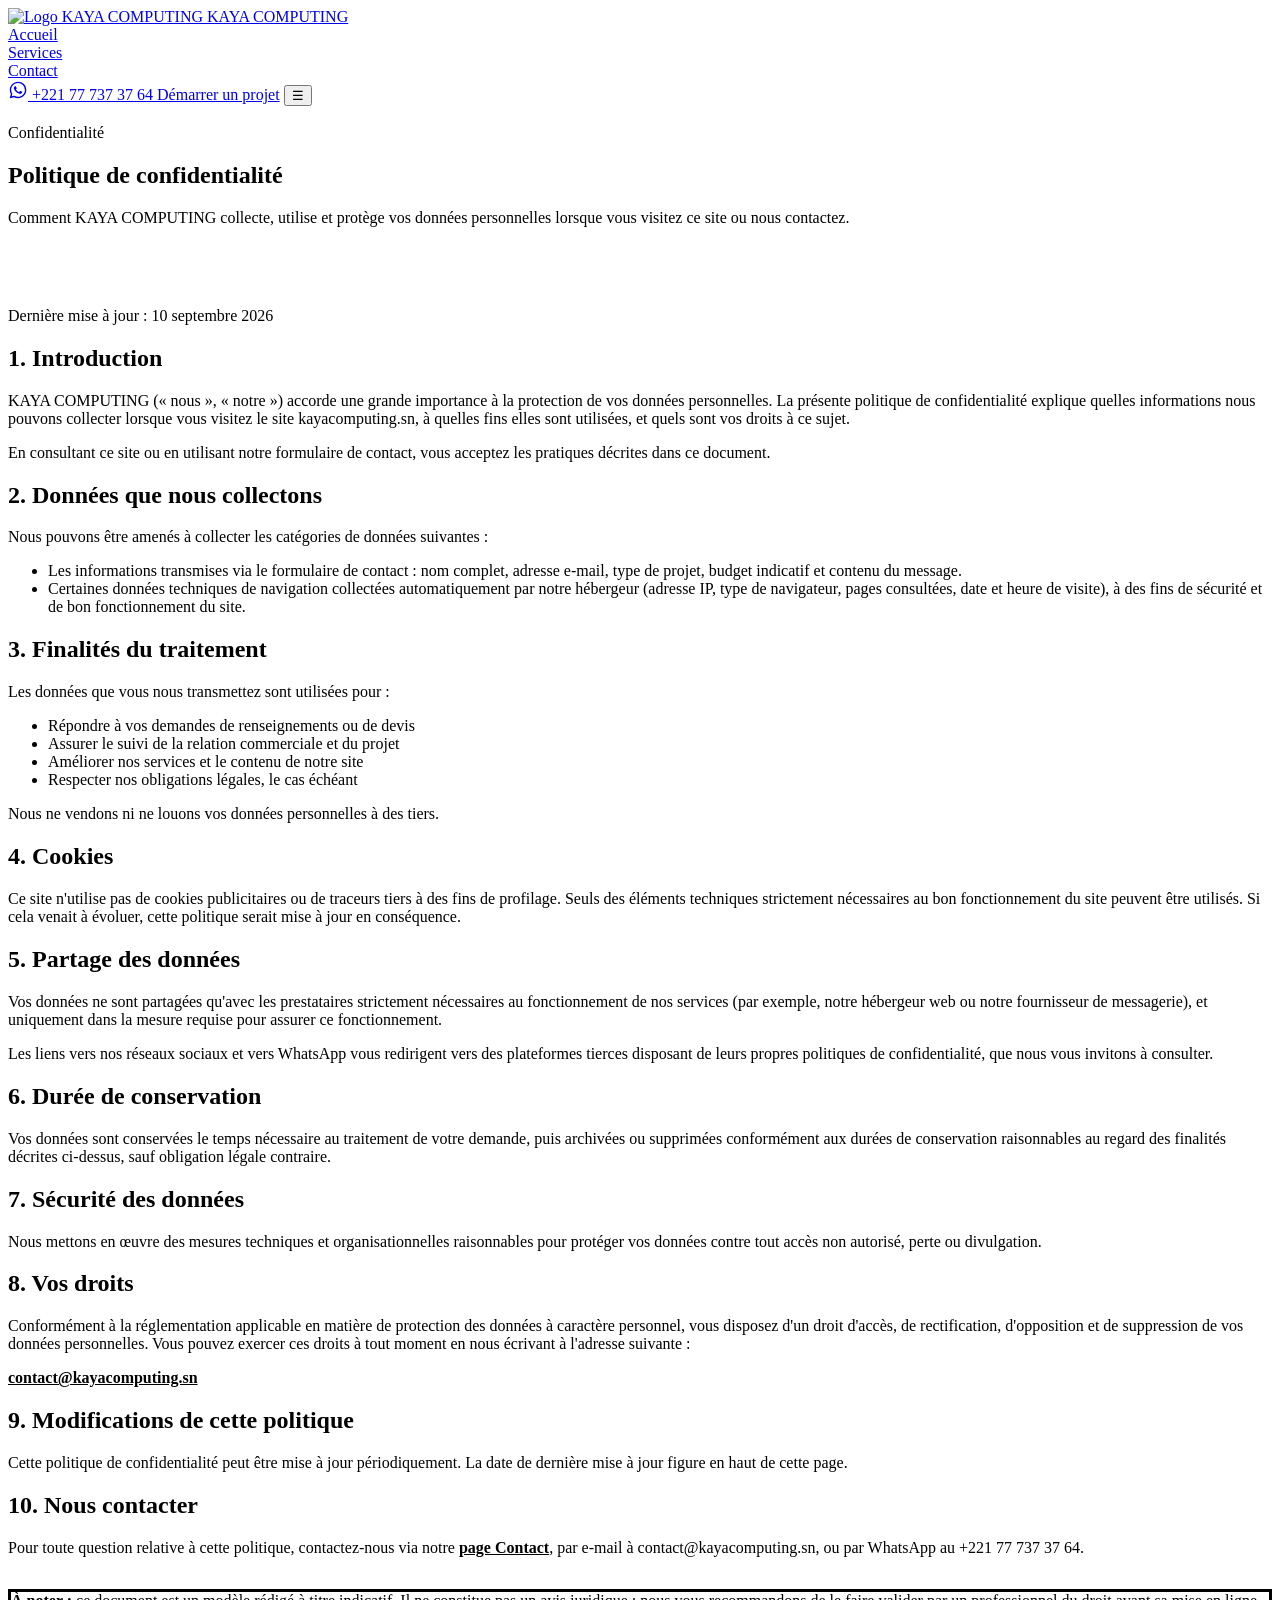
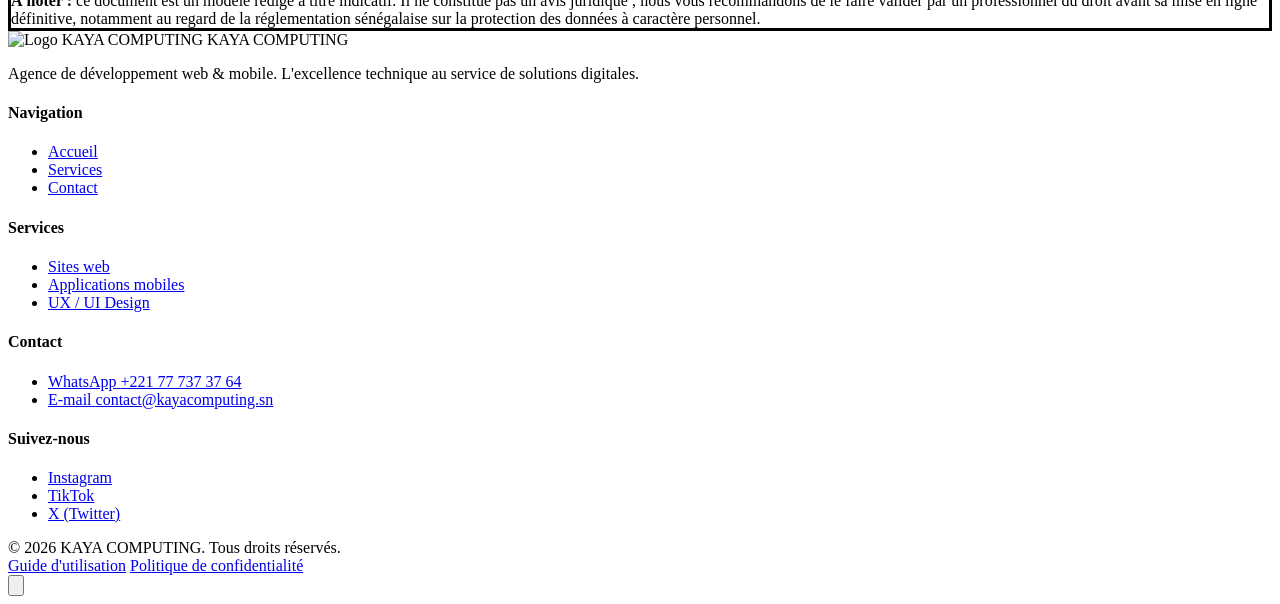
==== confidentialite.html @ dcd79332 "Add files via upload" ====
<!DOCTYPE html>
<html lang="fr">
<head>
<meta charset="UTF-8">
<meta name="viewport" content="width=device-width, initial-scale=1.0">
<title>Politique de confidentialité | KAYA COMPUTING</title>
<meta name="description" content="Politique de confidentialité de KAYA COMPUTING : données collectées, finalités, conservation, sécurité et droits des utilisateurs.">
<meta name="keywords" content="politique de confidentialité, protection des données, KAYA COMPUTING">
<meta name="robots" content="index, follow">
<meta name="author" content="KAYA COMPUTING">
<link rel="canonical" href="https://kayacomputing.github.io/kaya_computing/confidentialite.html">

<!-- Open Graph / Facebook, LinkedIn, WhatsApp previews -->
<meta property="og:type" content="website">
<meta property="og:locale" content="fr_FR">
<meta property="og:url" content="https://kayacomputing.github.io/kaya_computing/confidentialite.html">
<meta property="og:site_name" content="KAYA COMPUTING">
<meta property="og:title" content="Politique de confidentialité | KAYA COMPUTING">
<meta property="og:description" content="Comment KAYA COMPUTING collecte, utilise et protège vos données personnelles.">
<meta property="og:image" content="https://kayacomputing.github.io/kaya_computing/assets/logo.png">

<!-- Twitter / X Card -->
<meta name="twitter:card" content="summary_large_image">
<meta name="twitter:title" content="Politique de confidentialité | KAYA COMPUTING">
<meta name="twitter:description" content="Comment KAYA COMPUTING collecte, utilise et protège vos données personnelles.">
<meta name="twitter:image" content="https://kayacomputing.github.io/kaya_computing/assets/logo.png">

<link rel="icon" type="image/png" href="assets/logo.png">
<link rel="apple-touch-icon" href="assets/logo.png">
<link rel="stylesheet" href="css/style.css">
</head>
<body>
<header class="site-header">
  <div class="container nav">
    <a href="index.html" class="brand">
      <img src="assets/logo.png" alt="Logo KAYA COMPUTING" width="40" height="40">
      KAYA COMPUTING
    </a>
    <ul class="nav-links" style="list-style:none; margin:0; padding:0;">
      <li><a href="index.html">Accueil</a></li>
<li><a href="services.html">Services</a></li>
<li><a href="contact.html">Contact</a></li>

    </ul>
    <div class="nav-cta">
      <a href="https://wa.me/221777373764" target="_blank" rel="noopener" class="btn-whatsapp" aria-label="Nous contacter sur WhatsApp">
        <svg width="20" height="20" viewBox="0 0 24 24" fill="currentColor"><path d="M12.04 2C6.58 2 2.13 6.45 2.13 11.91c0 1.75.46 3.45 1.32 4.95L2.05 22l5.25-1.38a9.9 9.9 0 0 0 4.74 1.21h.005c5.46 0 9.91-4.45 9.91-9.91 0-2.65-1.03-5.14-2.9-7.01A9.87 9.87 0 0 0 12.04 2zm0 18.13h-.004a8.2 8.2 0 0 1-4.19-1.15l-.3-.18-3.12.82.83-3.04-.2-.31a8.18 8.18 0 0 1-1.26-4.36c0-4.53 3.69-8.22 8.23-8.22 2.2 0 4.26.86 5.82 2.42a8.17 8.17 0 0 1 2.41 5.81c0 4.53-3.69 8.21-8.22 8.21zm4.51-6.15c-.25-.12-1.47-.72-1.69-.81-.23-.08-.39-.12-.56.13-.17.25-.64.81-.78.97-.14.17-.29.19-.54.06-.25-.12-1.04-.38-1.98-1.22-.73-.65-1.23-1.46-1.37-1.71-.14-.25-.02-.38.11-.51.11-.11.25-.29.37-.43.12-.14.16-.25.25-.41.08-.17.04-.31-.02-.43-.06-.12-.56-1.34-.76-1.84-.2-.48-.41-.42-.56-.42-.14-.01-.31-.01-.48-.01-.17 0-.43.06-.66.31-.23.25-.86.84-.86 2.05s.88 2.38 1 2.54c.12.17 1.73 2.64 4.2 3.7.59.25 1.04.4 1.4.52.59.19 1.12.16 1.54.1.47-.07 1.47-.6 1.68-1.18.21-.58.21-1.07.15-1.18-.06-.1-.23-.17-.48-.29z"/></svg>
        <span class="wa-text">+221 77 737 37 64</span>
      </a>
      <a href="contact.html" class="btn btn-primary">Démarrer un projet</a>
      <button class="nav-toggle" aria-label="Ouvrir le menu" aria-expanded="false">☰</button>
    </div>
  </div>
</header>

<main>

  <section class="hero hero-sub" style="padding-bottom:40px;">
    <div class="container reveal">
      <span class="segbar-h"><span></span><span></span><span></span></span>
      <div class="eyebrow" style="margin-top:18px;">Confidentialité</div>
      <h1>Politique de confidentialité</h1>
      <p class="lede">Comment KAYA COMPUTING collecte, utilise et protège vos données personnelles lorsque vous visitez ce site ou nous contactez.</p>
    </div>
  </section>

  <section class="section" style="padding-top:24px;">
    <div class="container">
      <div class="legal-content reveal">

        <span class="updated-note">Dernière mise à jour : 10 septembre 2026</span>

        <h2>1. Introduction</h2>
        <p>KAYA COMPUTING (« nous », « notre ») accorde une grande importance à la protection de vos données personnelles. La présente politique de confidentialité explique quelles informations nous pouvons collecter lorsque vous visitez le site kayacomputing.sn, à quelles fins elles sont utilisées, et quels sont vos droits à ce sujet.</p>
        <p>En consultant ce site ou en utilisant notre formulaire de contact, vous acceptez les pratiques décrites dans ce document.</p>

        <h2>2. Données que nous collectons</h2>
        <p>Nous pouvons être amenés à collecter les catégories de données suivantes :</p>
        <ul>
          <li>Les informations transmises via le formulaire de contact : nom complet, adresse e-mail, type de projet, budget indicatif et contenu du message.</li>
          <li>Certaines données techniques de navigation collectées automatiquement par notre hébergeur (adresse IP, type de navigateur, pages consultées, date et heure de visite), à des fins de sécurité et de bon fonctionnement du site.</li>
        </ul>

        <h2>3. Finalités du traitement</h2>
        <p>Les données que vous nous transmettez sont utilisées pour :</p>
        <ul>
          <li>Répondre à vos demandes de renseignements ou de devis</li>
          <li>Assurer le suivi de la relation commerciale et du projet</li>
          <li>Améliorer nos services et le contenu de notre site</li>
          <li>Respecter nos obligations légales, le cas échéant</li>
        </ul>
        <p>Nous ne vendons ni ne louons vos données personnelles à des tiers.</p>

        <h2>4. Cookies</h2>
        <p>Ce site n'utilise pas de cookies publicitaires ou de traceurs tiers à des fins de profilage. Seuls des éléments techniques strictement nécessaires au bon fonctionnement du site peuvent être utilisés. Si cela venait à évoluer, cette politique serait mise à jour en conséquence.</p>

        <h2>5. Partage des données</h2>
        <p>Vos données ne sont partagées qu'avec les prestataires strictement nécessaires au fonctionnement de nos services (par exemple, notre hébergeur web ou notre fournisseur de messagerie), et uniquement dans la mesure requise pour assurer ce fonctionnement.</p>
        <p>Les liens vers nos réseaux sociaux et vers WhatsApp vous redirigent vers des plateformes tierces disposant de leurs propres politiques de confidentialité, que nous vous invitons à consulter.</p>

        <h2>6. Durée de conservation</h2>
        <p>Vos données sont conservées le temps nécessaire au traitement de votre demande, puis archivées ou supprimées conformément aux durées de conservation raisonnables au regard des finalités décrites ci-dessus, sauf obligation légale contraire.</p>

        <h2>7. Sécurité des données</h2>
        <p>Nous mettons en œuvre des mesures techniques et organisationnelles raisonnables pour protéger vos données contre tout accès non autorisé, perte ou divulgation.</p>

        <h2>8. Vos droits</h2>
        <p>Conformément à la réglementation applicable en matière de protection des données à caractère personnel, vous disposez d'un droit d'accès, de rectification, d'opposition et de suppression de vos données personnelles. Vous pouvez exercer ces droits à tout moment en nous écrivant à l'adresse suivante :</p>
        <p><a href="mailto:contact@kayacomputing.sn" style="color:var(--blue); font-weight:700;">contact@kayacomputing.sn</a></p>

        <h2>9. Modifications de cette politique</h2>
        <p>Cette politique de confidentialité peut être mise à jour périodiquement. La date de dernière mise à jour figure en haut de cette page.</p>

        <h2>10. Nous contacter</h2>
        <p>Pour toute question relative à cette politique, contactez-nous via notre <a href="contact.html" style="color:var(--blue); font-weight:700;">page Contact</a>, par e-mail à contact@kayacomputing.sn, ou par WhatsApp au +221 77 737 37 64.</p>

        <div class="placeholder-note" style="border-style:solid; border-color:var(--yellow); margin-top:32px;">
          <strong>À noter :</strong> ce document est un modèle rédigé à titre indicatif. Il ne constitue pas un avis juridique ; nous vous recommandons de le faire valider par un professionnel du droit avant sa mise en ligne définitive, notamment au regard de la réglementation sénégalaise sur la protection des données à caractère personnel.
        </div>

      </div>
    </div>
  </section>

</main>
<footer class="site-footer">
  <div class="container">
    <div class="footer-grid">
      <div>
        <div class="footer-brand">
          <img src="assets/logo-white.png" alt="Logo KAYA COMPUTING" width="36" height="36" loading="lazy">
          KAYA COMPUTING
        </div>
        <p>Agence de développement web & mobile. L'excellence technique au service de solutions digitales.</p>
      </div>
      <div class="footer-col">
        <h4>Navigation</h4>
        <ul>
          <li><a href="index.html">Accueil</a></li>
          <li><a href="services.html">Services</a></li>
          <li><a href="contact.html">Contact</a></li>
        </ul>
      </div>
      <div class="footer-col">
        <h4>Services</h4>
        <ul>
          <li><a href="services.html">Sites web</a></li>
          <li><a href="services.html">Applications mobiles</a></li>
          <li><a href="services.html">UX / UI Design</a></li>
        </ul>
      </div>
      <div class="footer-col">
        <h4>Contact</h4>
        <ul>
          <li>
            <a href="https://wa.me/221777373764" target="_blank" rel="noopener" class="footer-contact-link">
              <span class="footer-contact-label">WhatsApp</span>
              <span class="footer-contact-value">+221 77 737 37 64</span>
            </a>
          </li>
          <li>
            <a href="mailto:contact@kayacomputing.sn" class="footer-contact-link">
              <span class="footer-contact-label">E-mail</span>
              <span class="footer-contact-value">contact@kayacomputing.sn</span>
            </a>
          </li>
        </ul>
      </div>
      <div class="footer-col">
        <h4>Suivez-nous</h4>
        <ul>
          <li><a href="https://instagram.com/kayacomputing_sn" target="_blank" rel="noopener">Instagram</a></li>
          <li><a href="https://tiktok.com/@kayacomputing_sn" target="_blank" rel="noopener">TikTok</a></li>
          <li><a href="https://x.com/KayaComputing" target="_blank" rel="noopener">X (Twitter)</a></li>
        </ul>
      </div>
    </div>
    <div class="footer-bottom">
      <span>© 2026 KAYA COMPUTING. Tous droits réservés.</span>
      <nav class="footer-legal" aria-label="Liens légaux">
        <a href="guide.html">Guide d'utilisation</a>
        <a href="confidentialite.html">Politique de confidentialité</a>
      </nav>
    </div>
  </div>
</footer>
<button class="scroll-top-btn" type="button" aria-label="Remonter en haut de la page" title="Retour en haut">
  <svg viewBox="0 0 24 24" fill="none" stroke="currentColor" stroke-width="2.5" stroke-linecap="round" stroke-linejoin="round"><path d="M12 19V5M5 12l7-7 7 7"/></svg>
</button>
<script src="js/main.js"></script>
</body>
</html>
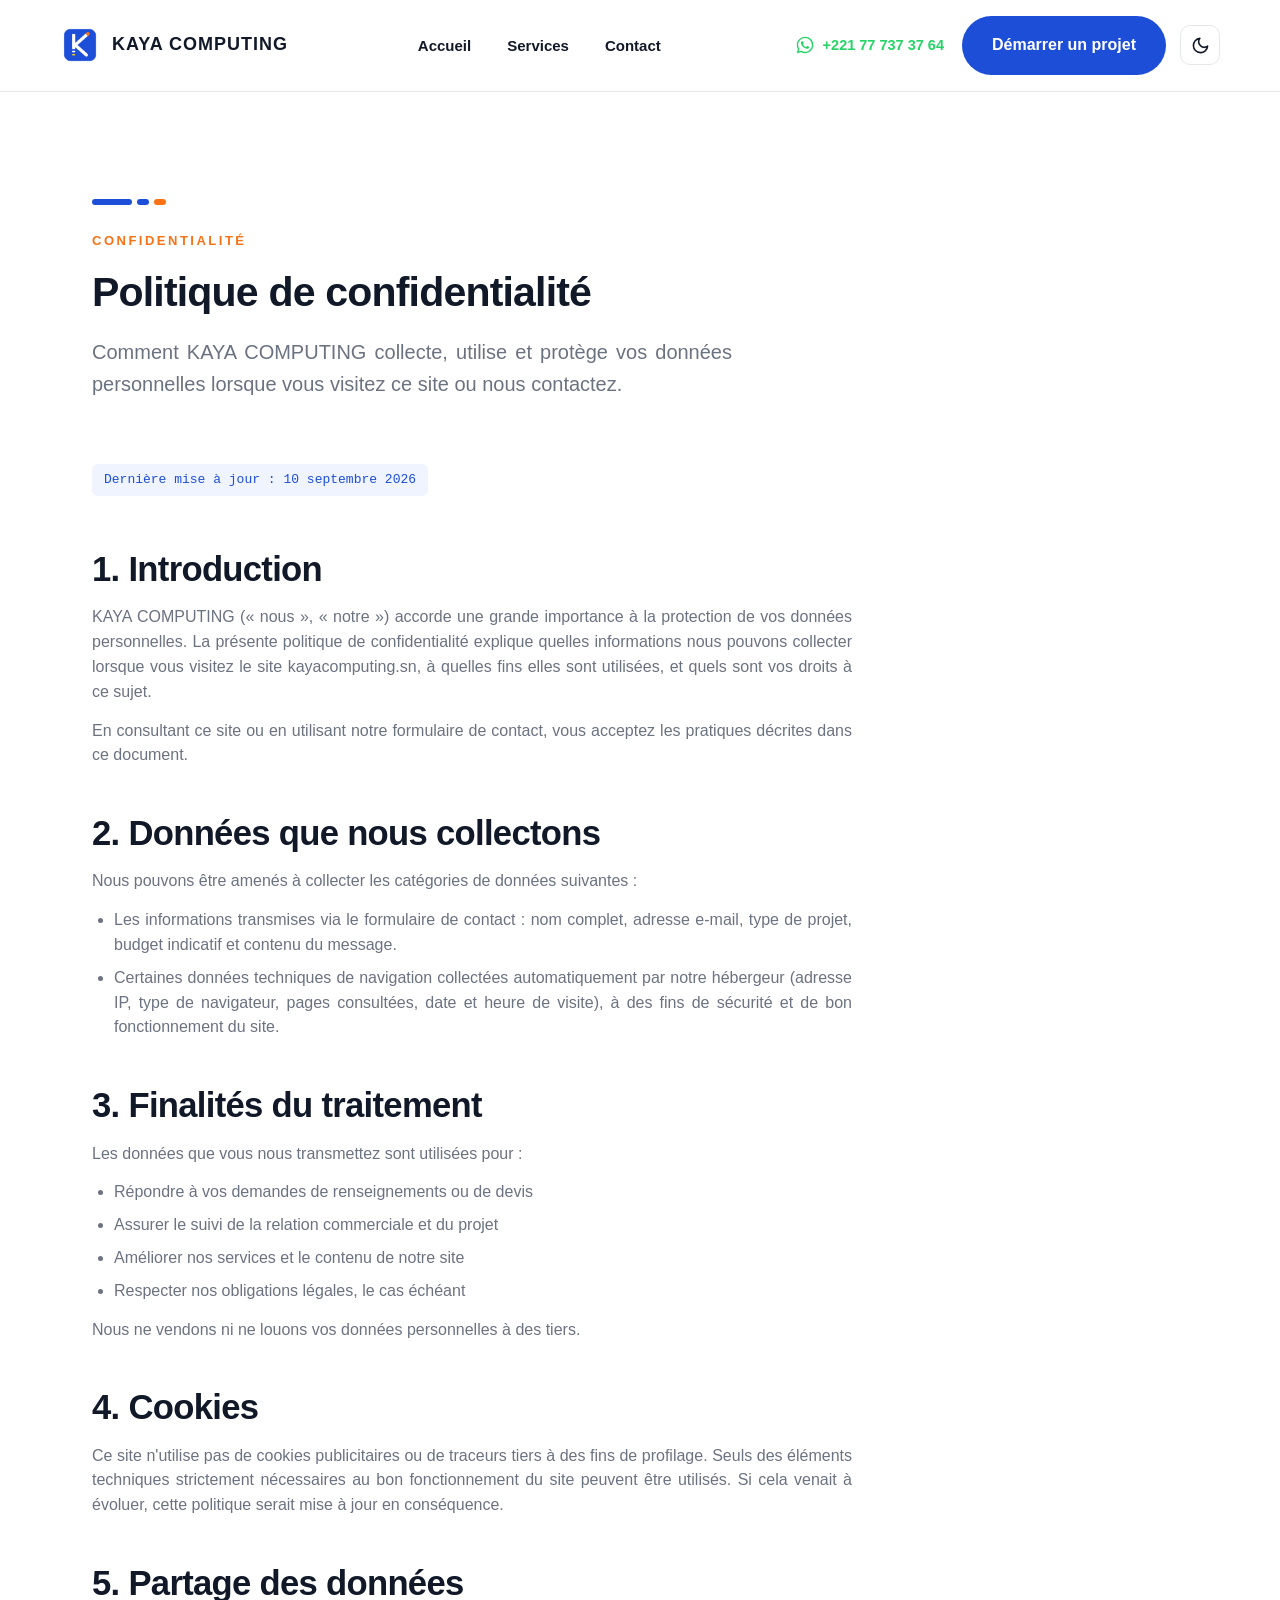
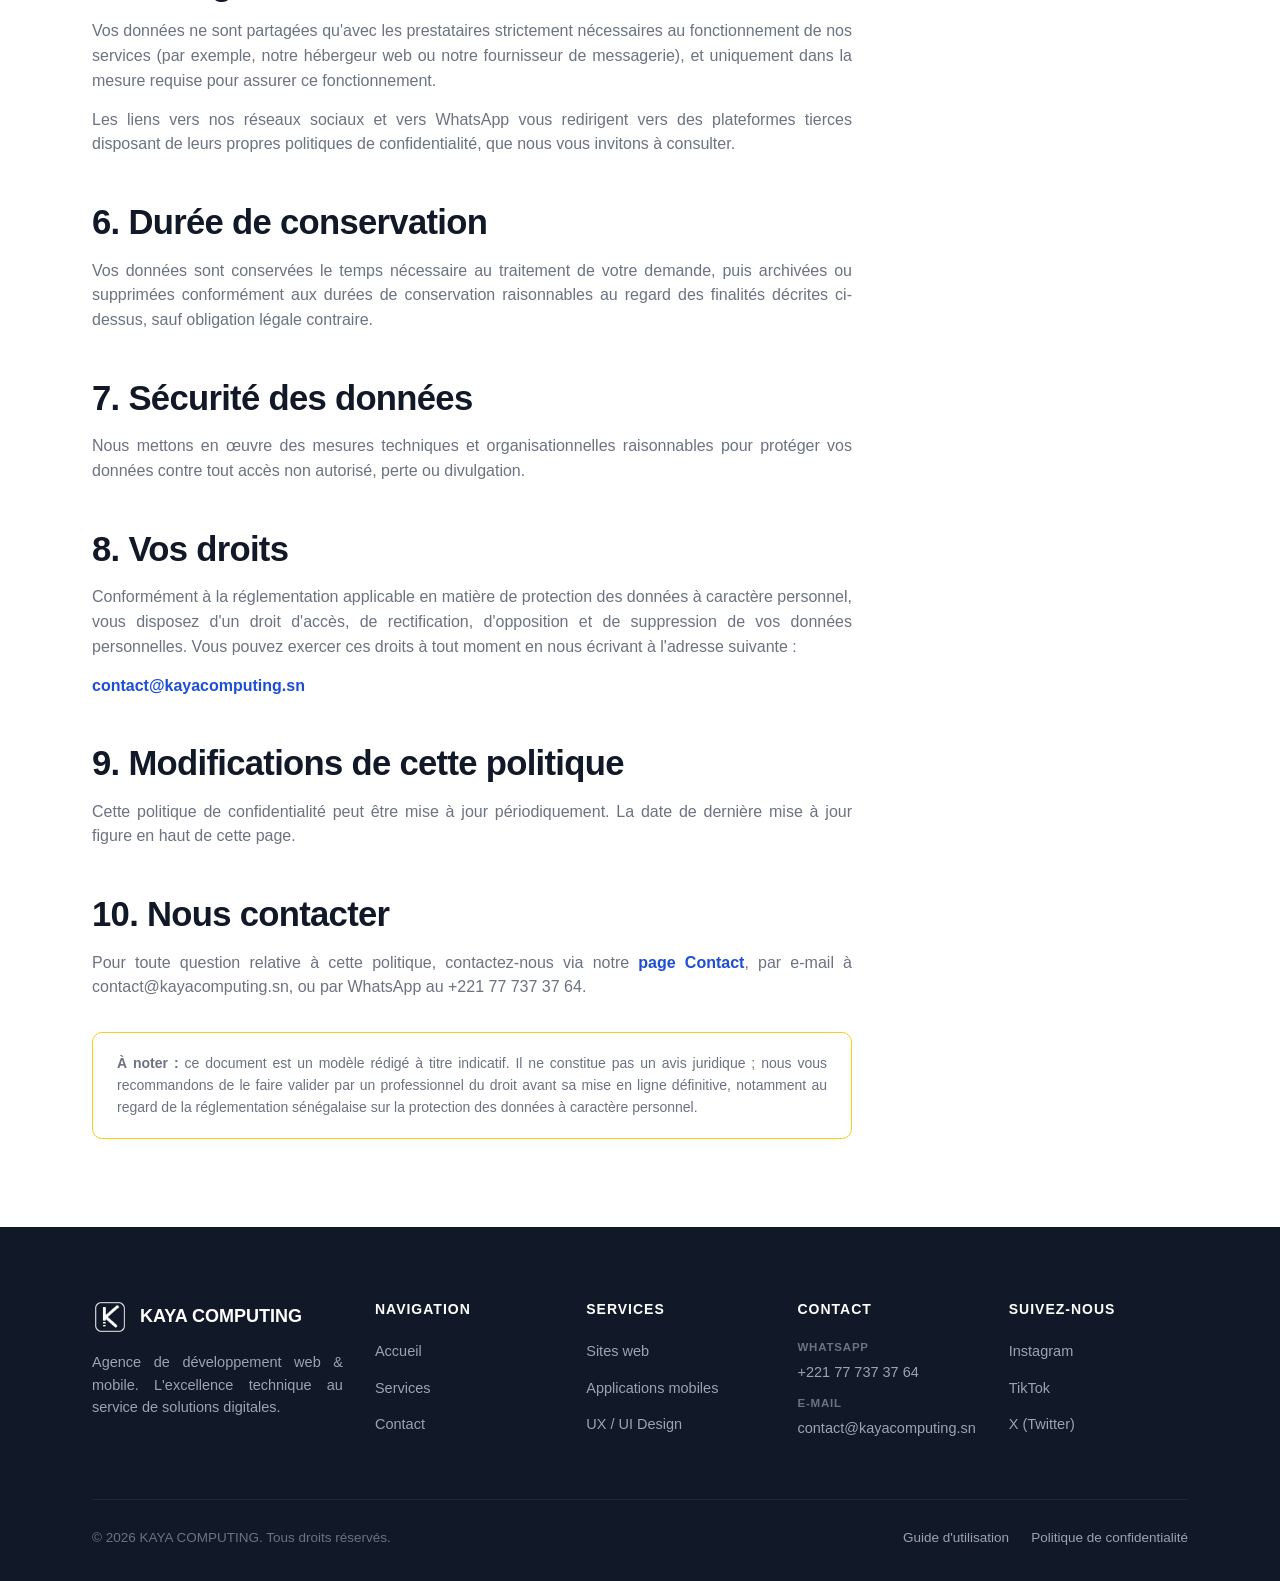
==== commit ace73873: "Ajout du mode sombre/clair sur toutes les pages" ====
--- a/confidentialite.html
+++ b/confidentialite.html
@@ -28,6 +28,7 @@
 <link rel="icon" type="image/png" href="assets/logo.png">
 <link rel="apple-touch-icon" href="assets/logo.png">
 <link rel="stylesheet" href="css/style.css">
+<script src="js/theme-toggle.js"></script>
 </head>
 <body>
 <header class="site-header">
@@ -48,6 +49,10 @@
         <span class="wa-text">+221 77 737 37 64</span>
       </a>
       <a href="contact.html" class="btn btn-primary">Démarrer un projet</a>
+      <button class="theme-toggle" type="button" aria-label="Activer le mode sombre" title="Changer de thème">
+        <svg class="icon-moon" viewBox="0 0 24 24" fill="none" stroke="currentColor" stroke-width="2" stroke-linecap="round" stroke-linejoin="round"><path d="M21 12.79A9 9 0 1 1 11.21 3 7 7 0 0 0 21 12.79z"/></svg>
+        <svg class="icon-sun" viewBox="0 0 24 24" fill="none" stroke="currentColor" stroke-width="2" stroke-linecap="round" stroke-linejoin="round"><circle cx="12" cy="12" r="5"/><line x1="12" y1="1" x2="12" y2="3"/><line x1="12" y1="21" x2="12" y2="23"/><line x1="4.22" y1="4.22" x2="5.64" y2="5.64"/><line x1="18.36" y1="18.36" x2="19.78" y2="19.78"/><line x1="1" y1="12" x2="3" y2="12"/><line x1="21" y1="12" x2="23" y2="12"/><line x1="4.22" y1="19.78" x2="5.64" y2="18.36"/><line x1="18.36" y1="5.64" x2="19.78" y2="4.22"/></svg>
+      </button>
       <button class="nav-toggle" aria-label="Ouvrir le menu" aria-expanded="false">☰</button>
     </div>
   </div>
--- a/css/style.css
+++ b/css/style.css
@@ -0,0 +1,1101 @@
+/* ============================================================
+   KAYA COMPUTING — Design system
+   Basé sur la charte graphique v1.0 (Août 2026)
+   Signature visuelle : la barre segmentée du logo K
+   (symbolise la logique binaire/modulaire du développement)
+   ============================================================ */
+
+:root {
+  --blue: #1D4ED8;
+  --blue-dark: #1E3FB8;
+  --blue-tint: #EFF4FF;
+  --orange: #F97316;
+  --yellow: #FACC15;
+  --anthracite: #111827;
+  --gray: #6B7280;
+  --gray-light: #F3F4F6;
+  --border: #E5E7EB;
+  --white: #FFFFFF;
+
+  /* Jetons de thème (clair par défaut) : ce sont ceux-ci que le reste
+     de la feuille de style utilise pour tout ce qui doit s'adapter au
+     mode sombre (fond de page, texte, cartes, bordures). Les couleurs
+     de marque et les blocs volontairement colorés (footer, bannières
+     CTA, cartes visuelles) restent fixes dans les deux thèmes. */
+  --page-bg: var(--white);
+  --surface: var(--white);
+  --surface-alt: var(--gray-light);
+  --text-primary: var(--anthracite);
+  --text-muted: var(--gray);
+  --border-color: var(--border);
+  --header-bg: rgba(255,255,255,.92);
+
+  --font-main: Arial, "Helvetica Neue", Helvetica, sans-serif;
+  --font-mono: "SFMono-Regular", Consolas, "Liberation Mono", Menlo, monospace;
+
+  --container: 1160px;
+  --radius: 16px;
+  --radius-sm: 10px;
+}
+
+[data-theme="dark"] {
+  --page-bg: #0B0F1A;
+  --surface: #161C2C;
+  --surface-alt: #1C2333;
+  --text-primary: #F1F5F9;
+  --text-muted: #9CA3AF;
+  --border-color: #2A3348;
+  --header-bg: rgba(11,15,26,.88);
+}
+
+* { box-sizing: border-box; }
+html { scroll-behavior: smooth; }
+
+body {
+  margin: 0;
+  font-family: var(--font-main);
+  color: var(--text-primary);
+  background: var(--page-bg);
+  line-height: 1.55;
+  -webkit-font-smoothing: antialiased;
+  transition: background-color .25s ease, color .25s ease;
+}
+
+img { max-width: 100%; display: block; }
+a { color: inherit; text-decoration: none; }
+
+.container {
+  max-width: var(--container);
+  margin: 0 auto;
+  padding: 0 32px;
+}
+
+/* ---------- Segmented bar — brand signature ---------- */
+/* Three blocks (tall / short / short), echoing the K's
+   segmented stroke: blue, blue, orange. Used as the site's
+   recurring structural device: dividers, markers, bullets. */
+.segbar {
+  display: inline-flex;
+  flex-direction: column;
+  gap: 5px;
+  width: 8px;
+}
+.segbar span { display: block; border-radius: 4px; background: var(--blue); }
+.segbar span:nth-child(1) { height: 34px; }
+.segbar span:nth-child(2) { height: 10px; }
+.segbar span:nth-child(3) { height: 10px; background: var(--orange); }
+
+.segbar-h {
+  display: inline-flex;
+  align-items: center;
+  gap: 5px;
+}
+.segbar-h span { display: block; height: 6px; border-radius: 3px; background: var(--blue); }
+.segbar-h span:nth-child(1) { width: 40px; }
+.segbar-h span:nth-child(2) { width: 12px; }
+.segbar-h span:nth-child(3) { width: 12px; background: var(--orange); }
+
+/* ---------- Typography ---------- */
+.eyebrow {
+  font-weight: 700;
+  font-size: 13px;
+  letter-spacing: 2.5px;
+  text-transform: uppercase;
+  color: var(--orange);
+}
+
+h1, h2, h3, h4 { font-weight: 700; letter-spacing: -0.02em; margin: 0; color: var(--text-primary); overflow-wrap: break-word; text-wrap: balance; }
+/* Fluid sizing: scales smoothly between breakpoints instead of
+   jumping at a single media query, so headings never look
+   oversized/misaligned on tablet widths. */
+h1 { font-size: clamp(30px, 2.6vw + 18px, 54px); line-height: 1.15; }
+h2 { font-size: clamp(25px, 1.3vw + 18px, 36px); line-height: 1.25; }
+h3 { font-size: clamp(18px, 0.5vw + 15px, 22px); line-height: 1.35; }
+/* Body copy is justified for a cleaner, more "printed" reading
+   column, with the last line kept left-aligned (browser default,
+   made explicit for cross-browser consistency) and hyphenation
+   enabled so justified French text doesn't produce large gaps
+   between words on narrow columns. */
+p {
+  margin: 0;
+  color: var(--text-muted);
+  text-align: justify;
+  text-align-last: left;
+  -webkit-hyphens: auto;
+  hyphens: auto;
+}
+.lede { font-size: clamp(16.5px, 0.5vw + 14.5px, 20px); line-height: 1.6; }
+
+.mono-tag {
+  font-family: var(--font-mono);
+  font-size: 13px;
+  color: var(--blue);
+  background: var(--blue-tint);
+  padding: 4px 10px;
+  border-radius: 6px;
+}
+
+/* ---------- Buttons ---------- */
+.btn {
+  display: inline-flex;
+  align-items: center;
+  gap: 8px;
+  font-family: var(--font-main);
+  font-weight: 700;
+  font-size: 16px;
+  padding: 15px 28px;
+  border-radius: 999px;
+  border: 2px solid transparent;
+  cursor: pointer;
+  transition: transform .15s ease, box-shadow .15s ease, background .15s ease, color .15s ease;
+}
+.btn:hover { transform: translateY(-2px); }
+.btn:active { transform: translateY(0) scale(.97); }
+.btn-primary { background: var(--blue); color: var(--white); }
+.btn-primary:hover { background: var(--blue-dark); box-shadow: 0 10px 24px rgba(29,78,216,.28); }
+.btn-outline { background: transparent; color: var(--text-primary); border-color: var(--border-color); }
+.btn-outline:hover { border-color: var(--text-primary); }
+.btn-white { background: var(--white); color: var(--blue); }
+.btn-white:hover { box-shadow: 0 10px 24px rgba(0,0,0,.18); }
+
+/* ---------- Motion: scroll-reveal ----------
+   Lightweight, CSS-driven entrance animation. Elements start
+   slightly faded/offset and settle into place once an
+   IntersectionObserver (see main.js) marks them .is-visible.
+   No layout-affecting properties are animated (opacity + transform
+   only), so this costs nothing on load time or layout performance.
+   Disabled entirely for users who prefer reduced motion. */
+@media (prefers-reduced-motion: no-preference) {
+  .reveal {
+    opacity: 0;
+    transform: translateY(22px);
+    transition: opacity .6s ease, transform .6s ease;
+  }
+  .reveal.is-visible { opacity: 1; transform: translateY(0); }
+
+  .reveal-group > * {
+    opacity: 0;
+    transform: translateY(18px);
+    transition: opacity .5s ease, transform .5s ease;
+  }
+  .reveal-group.is-visible > * { opacity: 1; transform: translateY(0); }
+  .reveal-group.is-visible > *:nth-child(2) { transition-delay: .08s; }
+  .reveal-group.is-visible > *:nth-child(3) { transition-delay: .16s; }
+  .reveal-group.is-visible > *:nth-child(4) { transition-delay: .24s; }
+  .reveal-group.is-visible > *:nth-child(5) { transition-delay: .32s; }
+}
+
+/* ---------- Header ---------- */
+.site-header {
+  position: sticky;
+  top: 0;
+  z-index: 50;
+  background: var(--header-bg);
+  backdrop-filter: blur(8px);
+  border-bottom: 1px solid var(--border-color);
+}
+.nav {
+  display: flex;
+  align-items: center;
+  justify-content: space-between;
+  padding: 16px 0;
+  position: relative;
+}
+.brand {
+  display: flex;
+  align-items: center;
+  gap: 12px;
+  font-weight: 700;
+  font-size: 18px;
+  letter-spacing: 1px;
+}
+.brand img { width: 40px; height: 40px; transition: transform .25s ease; }
+.brand:hover img { transform: scale(1.08) rotate(-4deg); }
+.nav-links {
+  display: flex;
+  align-items: center;
+  gap: 36px;
+  font-weight: 700;
+  font-size: 15px;
+}
+.nav-links a { color: var(--text-primary); position: relative; padding: 6px 0; }
+.nav-links a.active { color: var(--blue); }
+.nav-links a::before {
+  content: "";
+  position: absolute;
+  left: 0; bottom: -2px;
+  width: 0; height: 2px;
+  background: var(--blue);
+  border-radius: 2px;
+  transition: width .2s ease;
+}
+.nav-links a:not(.active):hover::before { width: 100%; }
+.nav-links a.active::after {
+  content: "";
+  position: absolute;
+  left: 0; bottom: -2px;
+  width: 100%; height: 3px;
+  background: var(--orange);
+  border-radius: 2px;
+}
+.nav-links a:hover { color: var(--blue); }
+.nav-cta { display: flex; align-items: center; gap: 14px; }
+.btn-whatsapp {
+  display: flex; align-items: center; gap: 8px;
+  font-weight: 700; font-size: 14.5px;
+  color: #25D366;
+  padding: 8px 4px;
+}
+.btn-whatsapp:hover { color: #1DA851; }
+.nav-toggle {
+  display: none;
+  width: 42px; height: 42px;
+  align-items: center; justify-content: center;
+  border-radius: 10px;
+  border: 1.5px solid var(--border-color);
+  background: var(--surface);
+  color: var(--text-primary);
+  font-size: 18px;
+  cursor: pointer;
+}
+
+/* ---------- Hero ---------- */
+.hero {
+  padding: 96px 0 80px;
+}
+.hero-grid {
+  display: grid;
+  grid-template-columns: 1.1fr 0.9fr;
+  gap: 64px;
+  align-items: center;
+}
+.hero h1 { margin: 18px 0 24px; max-width: 600px; }
+/* Sub-page hero headings (Services, Contact...): shorter, still
+   fluid, with a controlled max-width so lines break evenly. */
+.hero-sub h1 { font-size: clamp(28px, 1.8vw + 18px, 46px); max-width: 680px; margin: 18px 0 20px; }
+.hero-sub .lede { max-width: 640px; margin-top: 20px; }
+.hero-actions { display: flex; gap: 16px; margin-top: 34px; flex-wrap: wrap; }
+.hero-stats { display: flex; gap: 40px; margin-top: 56px; }
+.hero-stats .stat-num { font-size: 30px; font-weight: 700; color: var(--text-primary); }
+.hero-stats .stat-label { font-size: 14px; color: var(--text-muted); margin-top: 4px; }
+
+.hero-visual {
+  filter: drop-shadow(0 30px 50px rgba(17,24,39,.14));
+}
+.hero-visual svg { width: 100%; height: auto; display: block; }
+.hero-visual-photo {
+  position: relative;
+  border-radius: var(--radius);
+  overflow: hidden;
+  filter: none;
+  box-shadow: 0 30px 60px rgba(17,24,39,.22);
+}
+.hero-visual-photo img {
+  width: 100%; height: 100%;
+  object-fit: cover;
+  display: block;
+  aspect-ratio: 16/10;
+}
+.hero-visual-accent {
+  position: absolute;
+  bottom: 24px; left: 24px;
+  background: rgba(17,24,39,.55);
+  backdrop-filter: blur(4px);
+  padding: 12px 14px;
+  border-radius: 12px;
+}
+.hero-visual-accent .segbar span:nth-child(1),
+.hero-visual-accent .segbar span:nth-child(2) { background: #FFFFFF; }
+.hero-visual-accent .segbar span:nth-child(3) { background: var(--orange); }
+
+/* ---------- Section scaffolding ---------- */
+.section { padding: 88px 0; }
+.section-tight { padding: 64px 0; }
+.section-alt { background: var(--surface-alt); }
+.section-dark { background: var(--anthracite); color: var(--white); }
+.section-dark p { color: #9CA3AF; }
+.section-dark h2, .section-dark h3 { color: var(--white); }
+.section-head { max-width: 640px; margin-bottom: 56px; }
+.section-head .eyebrow { margin-bottom: 14px; display: block; }
+.section-head h2 { margin-bottom: 16px; }
+
+/* ---------- Modular block grid (services / values) ---------- */
+.block-grid {
+  display: grid;
+  grid-template-columns: repeat(3, 1fr);
+  gap: 24px;
+}
+.block-grid.cols-2 { grid-template-columns: repeat(2, 1fr); }
+.block-grid.cols-4 { grid-template-columns: repeat(4, 1fr); }
+
+.block-card {
+  background: var(--surface);
+  border: 1px solid var(--border-color);
+  border-radius: var(--radius);
+  padding: 34px 28px;
+  transition: background-color .2s ease, border-color .2s ease, transform .15s ease, box-shadow .15s ease;
+}
+.block-card:hover {
+  background: var(--blue-tint);
+  border-color: var(--blue);
+  transform: translateY(-4px);
+  box-shadow: 0 16px 32px rgba(17,24,39,.08);
+}
+/* Same three-tone logic as the "Pourquoi KAYA COMPUTING" cards, so
+   Sites Web / Applications Mobiles / UX-UI Design read as one
+   coherent set: blue, orange, amber — all already part of the palette. */
+.block-card:nth-child(2):hover { background: #FFF1E7; border-color: var(--orange); }
+.block-card:nth-child(3):hover { background: #FEF9E5; border-color: #B45309; }
+.block-icon {
+  width: 56px; height: 56px;
+  border-radius: 14px;
+  background: var(--blue-tint);
+  display: flex; align-items: center; justify-content: center;
+  margin-bottom: 22px;
+  transition: background-color .2s ease;
+}
+.block-card:nth-child(2) .block-icon { background: #FFDDC2; }
+.block-card:nth-child(3) .block-icon { background: #FDF0BE; }
+.block-icon .segbar { gap: 3px; }
+.block-icon .segbar span:nth-child(1) { height: 22px; }
+.block-icon .segbar span:nth-child(2),
+.block-icon .segbar span:nth-child(3) { height: 6px; }
+.block-card h3 { margin-bottom: 10px; }
+.block-card p { font-size: 15px; }
+.block-card ul { margin: 16px 0 0; padding: 0; list-style: none; }
+.block-card li {
+  font-size: 14px;
+  color: var(--text-muted);
+  padding-left: 20px;
+  position: relative;
+  margin-bottom: 8px;
+}
+.block-card li::before {
+  content: "";
+  position: absolute; left: 0; top: 7px;
+  width: 8px; height: 8px;
+  border-radius: 2px;
+  background: var(--orange);
+}
+
+/* ---------- Process steps (real sequence -> numbered ok) ---------- */
+.process {
+  display: grid;
+  grid-template-columns: repeat(4, 1fr);
+  gap: 0;
+  position: relative;
+}
+.process-step { padding: 0 20px 0 0; position: relative; }
+.process-step .step-num {
+  font-family: var(--font-mono);
+  font-size: 14px;
+  color: var(--blue);
+  margin-bottom: 18px;
+  display: block;
+}
+.process-step h3 { font-size: 19px; margin-bottom: 10px; }
+.process-step p { font-size: 14.5px; }
+.process-step:not(:last-child)::after {
+  content: "";
+  position: absolute;
+  top: 8px; right: 0;
+  width: 1px; height: calc(100% - 30px);
+  background: var(--border-color);
+}
+
+/* ---------- Solution / highlight card (blue) ---------- */
+.highlight-card {
+  background: var(--blue);
+  color: var(--white);
+  border-radius: var(--radius);
+  padding: 40px;
+}
+.highlight-card .eyebrow { color: var(--yellow); }
+.highlight-card p { color: #DBEAFE; }
+
+/* ---------- Comparison table (web vs app) ---------- */
+.compare-grid {
+  display: grid;
+  grid-template-columns: 1fr 1fr;
+  gap: 24px;
+}
+.compare-card {
+  border-radius: var(--radius);
+  padding: 36px;
+}
+.compare-card.is-light { background: var(--surface-alt); }
+.compare-card.is-blue { background: var(--blue); color: var(--white); }
+.compare-card.is-blue p, .compare-card.is-blue li { color: #DBEAFE; }
+.compare-label {
+  display: flex; align-items: center; gap: 12px;
+  margin-bottom: 22px;
+}
+.compare-label .compare-icon {
+  width: 36px; height: 36px;
+  border-radius: 10px;
+  background: var(--blue-tint);
+  display: flex; align-items: center; justify-content: center;
+  flex-shrink: 0;
+}
+.compare-label .compare-icon .segbar { gap: 3px; }
+.compare-label .compare-icon .segbar span:nth-child(1) { height: 16px; }
+.compare-label .compare-icon .segbar span:nth-child(2),
+.compare-label .compare-icon .segbar span:nth-child(3) { height: 5px; }
+.compare-label span.compare-text {
+  font-weight: 700; font-size: 12.5px; letter-spacing: 1px; text-transform: uppercase;
+  color: var(--blue);
+}
+.compare-card.is-blue .compare-label .compare-icon { background: rgba(255,255,255,.15); }
+.compare-card.is-blue .compare-label .compare-icon .segbar span:nth-child(1),
+.compare-card.is-blue .compare-label .compare-icon .segbar span:nth-child(2) { background: #fff; }
+.compare-card.is-blue .compare-label span.compare-text { color: var(--yellow); }
+.compare-card ul { list-style: none; margin: 20px 0 0; padding: 0; }
+.compare-card li { padding: 10px 0; border-top: 1px solid rgba(0,0,0,.06); font-size: 15px; text-align: justify; text-align-last: left; -webkit-hyphens: auto; hyphens: auto; }
+.compare-card.is-blue li { border-top-color: rgba(255,255,255,.15); }
+.compare-card li:first-child { border-top: none; }
+
+/* ---------- Cards: portfolio ---------- */
+.portfolio-grid {
+  display: grid;
+  grid-template-columns: repeat(2, 1fr);
+  gap: 28px;
+}
+.portfolio-card {
+  border: 1px solid var(--border-color);
+  border-radius: var(--radius);
+  overflow: hidden;
+  transition: box-shadow .15s ease, transform .15s ease;
+}
+.portfolio-card:hover { box-shadow: 0 20px 40px rgba(17,24,39,.10); transform: translateY(-4px); }
+.portfolio-media {
+  height: 220px;
+  display: flex; align-items: center; justify-content: center;
+  position: relative;
+  overflow: hidden;
+}
+.portfolio-media .segbar-h { position: absolute; top: 24px; left: 28px; }
+.portfolio-body { padding: 28px; }
+.portfolio-tag {
+  font-family: var(--font-mono);
+  font-size: 12.5px;
+  color: var(--blue);
+  margin-bottom: 10px;
+  display: block;
+}
+.portfolio-body h3 { margin-bottom: 10px; }
+.portfolio-body p { font-size: 14.5px; }
+.portfolio-tags { display: flex; gap: 8px; margin-top: 18px; flex-wrap: wrap; }
+.tag-pill {
+  font-size: 12.5px;
+  font-weight: 700;
+  background: var(--surface-alt);
+  color: var(--text-primary);
+  padding: 6px 12px;
+  border-radius: 999px;
+}
+.placeholder-note {
+  margin-top: 48px;
+  padding: 20px 24px;
+  border: 1px dashed var(--border-color);
+  border-radius: var(--radius-sm);
+  font-size: 14px;
+  color: var(--text-muted);
+  text-align: justify;
+  text-align-last: left;
+  -webkit-hyphens: auto;
+  hyphens: auto;
+}
+
+/* ---------- Visual service cards (EMAD-inspired) ---------- */
+.visual-card-grid {
+  display: grid;
+  grid-template-columns: repeat(3, 1fr);
+  gap: 24px;
+}
+.visual-card {
+  position: relative;
+  border-radius: var(--radius);
+  overflow: hidden;
+  height: 320px;
+  padding: 28px;
+  display: flex;
+  flex-direction: column;
+  justify-content: space-between;
+  transition: transform .15s ease, box-shadow .15s ease;
+}
+.visual-card:hover { transform: translateY(-4px); box-shadow: 0 20px 40px rgba(17,24,39,.16); }
+.visual-card.vc-blue { background: linear-gradient(160deg, #2554E8 0%, #1741B0 100%); }
+.visual-card.vc-anthracite { background: linear-gradient(160deg, #1F2937 0%, #0B1220 100%); }
+.visual-card.vc-orange { background: linear-gradient(160deg, #FB8A3C 0%, #EA6510 100%); }
+.visual-card .vc-icon { opacity: .9; }
+.visual-card .vc-icon .segbar span { background: rgba(255,255,255,.9); }
+.visual-card .vc-icon .segbar span:nth-child(3) { background: var(--yellow); }
+.visual-card h3 { color: var(--white); font-size: 24px; margin-bottom: 8px; }
+.visual-card p { color: rgba(255,255,255,.82); font-size: 14.5px; }
+.visual-card .vc-tag {
+  display: inline-block;
+  margin-top: 16px;
+  font-size: 12px;
+  font-weight: 700;
+  letter-spacing: .5px;
+  color: var(--white);
+  background: rgba(255,255,255,.16);
+  padding: 6px 14px;
+  border-radius: 999px;
+}
+
+/* ---------- SEO / long-form content block ---------- */
+.seo-block h3 { font-size: 21px; margin: 36px 0 12px; }
+.seo-block h3:first-of-type { margin-top: 0; }
+.seo-block p { font-size: 15.5px; max-width: 780px; }
+
+/* ---------- Multi-channel CTA ---------- */
+.cta-banner-channels {
+  flex-direction: column;
+  align-items: flex-start;
+  gap: 32px;
+}
+.cta-banner-channels > div:first-child p { color: #9CA3AF; }
+.channel-grid {
+  display: grid;
+  grid-template-columns: repeat(3, 1fr);
+  gap: 16px;
+  width: 100%;
+}
+.channel-card {
+  display: flex;
+  flex-direction: column;
+  gap: 4px;
+  background: #1F2937;
+  border-radius: 14px;
+  padding: 22px 24px;
+  transition: background .15s ease, transform .15s ease;
+}
+.channel-card:hover { background: #29394F; transform: translateY(-3px); }
+.channel-card .ch-label {
+  font-size: 12px; font-weight: 700; letter-spacing: 1px; text-transform: uppercase;
+  color: var(--orange);
+}
+.channel-card .ch-value { font-size: 17px; font-weight: 700; color: var(--white); }
+.channel-card .ch-sub { font-size: 13.5px; color: #9CA3AF; }
+
+
+.cta-banner {
+  background: var(--anthracite);
+  border-radius: var(--radius);
+  padding: 64px;
+  display: flex;
+  align-items: center;
+  justify-content: space-between;
+  gap: 40px;
+  position: relative;
+  overflow: hidden;
+}
+.cta-banner h2 { color: var(--white); max-width: 560px; font-size: 34px; }
+.cta-banner .cta-actions { display: flex; gap: 16px; flex-shrink: 0; }
+
+/* ---------- Footer ---------- */
+.site-footer { background: var(--anthracite); color: var(--white); padding: 72px 0 32px; }
+.footer-grid {
+  display: grid;
+  grid-template-columns: 1.4fr 1fr 1fr 1fr 1fr;
+  gap: 32px;
+  padding-bottom: 48px;
+  border-bottom: 1px solid #1F2937;
+}
+.footer-brand { display: flex; align-items: center; gap: 12px; font-weight: 700; font-size: 18px; margin-bottom: 16px; }
+.footer-brand img { width: 36px; height: 36px; }
+.site-footer p { color: #9CA3AF; font-size: 14.5px; max-width: 280px; }
+.footer-col h4 { color: var(--white); font-size: 14px; letter-spacing: 1px; text-transform: uppercase; margin-bottom: 18px; }
+.footer-col ul { list-style: none; margin: 0; padding: 0; }
+.footer-col li { margin-bottom: 12px; }
+.footer-col a { color: #9CA3AF; font-size: 14.5px; }
+.footer-col a:hover { color: var(--white); }
+/* Contact column: label above value so the phone number is never
+   split onto its own line by a mid-number wrap. */
+.footer-contact-link { display: flex; flex-direction: column; gap: 4px; }
+.footer-contact-label {
+  font-size: 11.5px; font-weight: 700; letter-spacing: .8px; text-transform: uppercase;
+  color: #6B7280;
+}
+.footer-contact-value { color: #9CA3AF; font-size: 14.5px; white-space: nowrap; }
+.footer-contact-link:hover .footer-contact-value { color: var(--white); }
+.footer-bottom {
+  display: flex; justify-content: space-between; align-items: center;
+  padding-top: 28px; font-size: 13.5px; color: #6B7280; flex-wrap: wrap; gap: 12px;
+}
+.footer-socials { display: flex; gap: 16px; }
+.footer-legal { display: flex; gap: 22px; flex-wrap: wrap; list-style: none; margin: 0; padding: 0; }
+.footer-legal a { color: #9CA3AF; font-size: 13.5px; }
+.footer-legal a:hover { color: var(--white); }
+
+/* ---------- Bouton clair / sombre ---------- */
+.theme-toggle {
+  display: flex;
+  align-items: center;
+  justify-content: center;
+  width: 40px; height: 40px;
+  border-radius: 10px;
+  border: 1.5px solid var(--border-color);
+  background: var(--surface);
+  color: var(--text-primary);
+  cursor: pointer;
+  flex-shrink: 0;
+  transition: background-color .2s ease, border-color .2s ease, color .2s ease;
+}
+.theme-toggle:hover { border-color: var(--blue); color: var(--blue); }
+.theme-toggle svg { width: 19px; height: 19px; }
+.theme-toggle .icon-sun { display: none; }
+.theme-toggle .icon-moon { display: block; }
+[data-theme="dark"] .theme-toggle .icon-sun { display: block; }
+[data-theme="dark"] .theme-toggle .icon-moon { display: none; }
+
+/* ---------- Bouton retour en haut ---------- */
+.scroll-top-btn {
+  position: fixed;
+  right: 26px; bottom: 26px;
+  width: 48px; height: 48px;
+  border-radius: 50%;
+  background: var(--blue);
+  color: var(--white);
+  display: flex; align-items: center; justify-content: center;
+  border: none;
+  cursor: pointer;
+  box-shadow: 0 14px 30px rgba(17,24,39,.24);
+  opacity: 0; visibility: hidden; transform: translateY(14px);
+  transition: opacity .25s ease, transform .25s ease, visibility .25s ease, background .15s ease;
+  z-index: 60;
+}
+.scroll-top-btn.is-visible { opacity: 1; visibility: visible; transform: translateY(0); }
+.scroll-top-btn:hover { background: var(--blue-dark); transform: translateY(-3px); }
+.scroll-top-btn:active { transform: translateY(0) scale(.94); }
+.scroll-top-btn svg { width: 20px; height: 20px; }
+@media (max-width: 640px) {
+  .scroll-top-btn { right: 16px; bottom: 16px; width: 44px; height: 44px; }
+}
+@media (prefers-reduced-motion: reduce) {
+  .scroll-top-btn:hover { transform: none; }
+}
+
+/* ---------- Page légale / guide (colonne de lecture) ---------- */
+.legal-content { max-width: 760px; }
+.legal-content h2 { margin-top: 44px; margin-bottom: 14px; }
+.legal-content h2:first-child { margin-top: 0; }
+.legal-content h3 { margin-top: 26px; margin-bottom: 10px; font-size: 17px; }
+.legal-content p { margin-bottom: 14px; }
+.legal-content ul, .legal-content ol { margin: 0 0 14px; padding-left: 22px; color: var(--text-muted); }
+.legal-content li {
+  margin-bottom: 8px;
+  text-align: justify;
+  text-align-last: left;
+  -webkit-hyphens: auto;
+  hyphens: auto;
+}
+.legal-content .updated-note {
+  display: inline-block;
+  font-family: var(--font-mono);
+  font-size: 13px;
+  color: var(--blue);
+  background: var(--blue-tint);
+  padding: 6px 12px;
+  border-radius: 6px;
+  margin-bottom: 8px;
+}
+
+/* ---------- Contact page ---------- */
+.contact-grid {
+  display: grid;
+  grid-template-columns: 1fr 1fr;
+  gap: 64px;
+}
+.form-field { margin-bottom: 22px; }
+.form-field label {
+  display: block; font-weight: 700; font-size: 14px; margin-bottom: 8px;
+}
+.form-field input, .form-field textarea, .form-field select {
+  width: 100%;
+  font-family: var(--font-main);
+  font-size: 15px;
+  padding: 14px 16px;
+  border: 1.5px solid var(--border-color);
+  border-radius: 10px;
+  background: var(--surface);
+  color: var(--text-primary);
+  transition: border-color .15s ease;
+}
+.form-field input:focus, .form-field textarea:focus, .form-field select:focus {
+  outline: none; border-color: var(--blue);
+}
+.form-field textarea { resize: vertical; min-height: 140px; }
+.contact-info-card {
+  background: var(--surface-alt);
+  border-radius: var(--radius);
+  padding: 36px;
+  margin-bottom: 20px;
+}
+.contact-info-card h3 { margin-bottom: 6px; font-size: 17px; }
+.contact-info-card a, .contact-info-card p { font-size: 15px; }
+.social-list { list-style: none; margin: 14px 0 0; padding: 0; }
+.social-list li { border-top: 1px solid var(--border-color); }
+.social-list li:first-child { border-top: none; }
+.social-list a {
+  display: flex; align-items: center; justify-content: space-between;
+  gap: 12px;
+  padding: 13px 0;
+  font-size: 15px; font-weight: 700; color: var(--text-primary);
+}
+.social-list a:hover { color: var(--blue); }
+.social-list .social-handle { font-weight: 400; color: var(--text-muted); font-size: 14px; }
+.form-note { font-size: 13px; color: var(--text-muted); margin-top: 10px; }
+
+/* ---------- About page ---------- */
+.concept-grid {
+  display: grid;
+  grid-template-columns: repeat(2, 1fr);
+  gap: 24px;
+}
+.concept-card {
+  border: 1px solid var(--border-color);
+  border-radius: var(--radius);
+  padding: 30px;
+}
+.concept-card .segbar { margin-bottom: 20px; }
+.timeline-value {
+  display: flex;
+  gap: 20px;
+  padding: 26px 0;
+  border-top: 1px solid var(--border-color);
+}
+.timeline-value:first-child { border-top: none; }
+.timeline-value .mono-tag { flex-shrink: 0; height: fit-content; }
+.values-intro { max-width: 700px; margin-bottom: 48px; }
+/* This is the only section-head immediately followed by an intro
+   paragraph rather than a grid, so its bottom margin is reduced
+   here instead of on the shared .section-head rule (which would
+   also affect the other sections using that class). */
+.values-section .section-head { margin-bottom: 20px; }
+
+/* ---------- Values grid (Pourquoi KAYA COMPUTING) ---------- */
+.values-grid {
+  display: grid;
+  grid-template-columns: repeat(3, 1fr);
+  gap: 24px;
+}
+.value-card {
+  background: var(--surface);
+  border: 1px solid var(--border-color);
+  border-radius: var(--radius);
+  padding: 32px 28px;
+  transition: background-color .2s ease, border-color .2s ease, transform .15s ease, box-shadow .15s ease;
+}
+.value-card:hover {
+  background: var(--blue-tint);
+  border-color: var(--blue);
+  transform: translateY(-4px);
+  box-shadow: 0 16px 32px rgba(17,24,39,.08);
+}
+/* Each card picks up the tint used by its own icon (01/02/03), so
+   the hover reinforces the same blue/orange/amber accents already
+   established in the brand palette instead of introducing new ones. */
+.value-card:nth-child(2):hover { background: #FFF1E7; border-color: var(--orange); }
+.value-card:nth-child(3):hover { background: #FEF9E5; border-color: #B45309; }
+.value-icon {
+  width: 48px; height: 48px;
+  border-radius: 12px;
+  display: flex; align-items: center; justify-content: center;
+  margin-bottom: 22px;
+  font-family: var(--font-mono);
+  font-weight: 700;
+  font-size: 14px;
+  background: var(--blue-tint);
+  color: var(--blue);
+}
+.value-card:nth-child(2) .value-icon { background: #FFF1E7; color: var(--orange); }
+.value-card:nth-child(3) .value-icon { background: #FEF9E5; color: #B45309; }
+.value-card h3 { margin-bottom: 10px; }
+.value-card p { font-size: 15px; }
+
+/* ---------- Tech stack strip ---------- */
+.stack-strip {
+  display: flex;
+  align-items: center;
+  gap: 14px;
+  flex-wrap: wrap;
+  padding: 28px 0;
+}
+.stack-strip .stack-label {
+  font-size: 13px;
+  font-weight: 700;
+  color: var(--text-muted);
+  letter-spacing: 1px;
+  text-transform: uppercase;
+  margin-right: 8px;
+}
+.stack-pill {
+  font-family: var(--font-mono);
+  font-size: 13.5px;
+  color: var(--text-primary);
+  background: var(--surface-alt);
+  border: 1px solid var(--border-color);
+  padding: 7px 14px;
+  border-radius: 8px;
+}
+
+/* ---------- FAQ (native <details>/<summary> accordion) ---------- */
+.faq-list { max-width: 760px; }
+.faq-item {
+  border-top: 1px solid var(--border-color);
+}
+.faq-item:last-child { border-bottom: 1px solid var(--border-color); }
+.faq-item summary {
+  display: flex;
+  align-items: center;
+  justify-content: space-between;
+  gap: 20px;
+  padding: 24px 0;
+  cursor: pointer;
+  list-style: none;
+}
+.faq-item summary::-webkit-details-marker,
+.faq-item summary::marker { display: none; content: ""; }
+.faq-item summary h3 { font-size: 18px; transition: color .15s ease; }
+.faq-item:hover summary h3 { color: var(--blue); }
+.faq-arrow {
+  flex-shrink: 0;
+  width: 30px; height: 30px;
+  border-radius: 999px;
+  background: var(--surface-alt);
+  color: var(--text-primary);
+  display: flex; align-items: center; justify-content: center;
+  transition: transform .2s ease, background .2s ease, color .2s ease;
+}
+.faq-item[open] .faq-arrow { transform: rotate(180deg); background: var(--blue-tint); color: var(--blue); }
+.faq-item p { font-size: 15px; padding: 0 40px 26px 0; }
+/* max-height/opacity are animated inline via JS (see main.js) for a
+   smooth open/close; this stays the correct no-JS fallback. */
+
+/* ---------- Pricing / engagement tiers ---------- */
+.pricing-grid {
+  display: grid;
+  grid-template-columns: repeat(3, 1fr);
+  gap: 24px;
+}
+.pricing-card {
+  border: 1px solid var(--border-color);
+  border-radius: var(--radius);
+  padding: 34px 30px;
+  display: flex;
+  flex-direction: column;
+}
+.pricing-card.is-featured {
+  border-color: var(--blue);
+  box-shadow: 0 20px 40px rgba(29,78,216,.12);
+  position: relative;
+}
+.pricing-badge {
+  position: absolute;
+  top: -13px; left: 30px;
+  background: var(--orange);
+  color: var(--white);
+  font-size: 12px;
+  font-weight: 700;
+  letter-spacing: .5px;
+  padding: 5px 12px;
+  border-radius: 999px;
+}
+.pricing-card h3 { font-size: 20px; }
+.pricing-card .pricing-for { font-size: 14px; color: var(--text-muted); margin: 8px 0 22px; min-height: 40px; }
+.pricing-card .pricing-price { font-size: 15px; font-weight: 700; color: var(--blue); margin-bottom: 22px; }
+.pricing-card ul { list-style: none; margin: 0 0 26px; padding: 0; flex-grow: 1; }
+.pricing-card li {
+  font-size: 14.5px;
+  color: var(--text-primary);
+  padding: 9px 0;
+  border-top: 1px solid var(--border-color);
+  padding-left: 22px;
+  position: relative;
+}
+.pricing-card li:first-child { border-top: none; }
+.pricing-card li::before {
+  content: "";
+  position: absolute; left: 0; top: 16px;
+  width: 7px; height: 7px;
+  border-radius: 2px;
+  background: var(--orange);
+}
+.pricing-card .btn { width: 100%; justify-content: center; }
+
+/* ---------- Comparison (agency vs freelance vs template) ---------- */
+.trust-grid {
+  display: grid;
+  grid-template-columns: 1.1fr repeat(2, 1fr);
+  gap: 0;
+  border: 1px solid var(--border-color);
+  border-radius: var(--radius);
+  overflow: hidden;
+}
+.trust-row {
+  display: grid;
+  grid-template-columns: 1.1fr repeat(2, 1fr);
+  grid-column: 1 / -1;
+}
+.trust-row > div {
+  padding: 18px 22px;
+  font-size: 14.5px;
+  border-top: 1px solid var(--border-color);
+  display: flex;
+  align-items: center;
+}
+.trust-row:first-child > div { border-top: none; background: var(--surface-alt); font-weight: 700; font-size: 13px; letter-spacing: .5px; text-transform: uppercase; color: var(--text-muted); }
+.trust-row > div:first-child { font-weight: 700; color: var(--text-primary); background: var(--surface); }
+.trust-row:first-child > div:first-child { background: var(--surface-alt); }
+.trust-row > div:nth-child(3) { background: var(--blue-tint); font-weight: 700; color: var(--blue-dark); }
+.trust-row:first-child > div:nth-child(3) { background: var(--blue); color: var(--white); }
+.trust-yes::before { content: "✓ "; color: var(--blue); font-weight: 700; }
+.trust-no { color: var(--text-muted); }
+.trust-no::before { content: "✕ "; color: var(--border-color); }
+.text-center { text-align: center; margin-left: auto; margin-right: auto; }
+.mt-8 { margin-top: 8px; }
+.mb-40 { margin-bottom: 40px; }
+
+/* ---------- Responsive ----------
+   Three tiers, mobile-first in spirit even though the base styles
+   above are desktop-first:
+   - 1024px : small laptops / tablets landscape — tighten container only
+   - 900px  : tablets portrait (iPad-class) — 3/4-col grids become 2-col
+   - 640px  : phones — everything collapses to a single column
+   - 380px  : small/older phones — extra breathing room removed
+   ================================================================ */
+
+@media (max-width: 1024px) {
+  .container { padding: 0 24px; }
+}
+
+@media (max-width: 900px) {
+  .hero-grid, .contact-grid, .compare-grid { grid-template-columns: 1fr; }
+
+  /* 3- and 4-column grids relax to 2 columns on tablets rather than
+     jumping straight to 1 — better use of the extra width iPad-class
+     devices have compared to a phone. */
+  .values-grid,
+  .block-grid, .block-grid.cols-2, .block-grid.cols-4,
+  .visual-card-grid,
+  .pricing-grid,
+  .concept-grid,
+  .portfolio-grid {
+    grid-template-columns: repeat(2, 1fr);
+  }
+  /* If a 3-item grid leaves a lone card on its own row, let it span
+     the full width instead of sitting awkwardly on one side. */
+  .values-grid > *:last-child:nth-child(odd),
+  .block-grid > *:last-child:nth-child(odd),
+  .visual-card-grid > *:last-child:nth-child(odd),
+  .pricing-grid > *:last-child:nth-child(odd) {
+    grid-column: 1 / -1;
+  }
+
+  .process { grid-template-columns: repeat(2, 1fr); gap: 36px 24px; }
+  .process-step:not(:last-child)::after { display: none; }
+
+  .channel-grid { grid-template-columns: 1fr; }
+  .footer-grid { grid-template-columns: 1fr 1fr; }
+
+  .nav-links { display: none; }
+  .nav-toggle { display: flex; }
+  .nav-cta .btn-primary { display: none; }
+  .btn-whatsapp span.wa-text { display: none; }
+  .nav-links.is-open {
+    display: flex;
+    flex-direction: column;
+    gap: 0;
+    position: absolute;
+    top: 100%; left: 0; right: 0;
+    background: var(--surface);
+    border-bottom: 1px solid var(--border-color);
+    padding: 8px 24px 20px;
+    max-height: calc(100vh - 100%);
+    overflow-y: auto;
+  }
+  .nav-links.is-open li { width: 100%; }
+  .nav-links.is-open a { display: block; padding: 12px 0; }
+
+  .cta-banner { flex-direction: column; text-align: center; padding: 40px 28px; }
+  .cta-banner h2 { max-width: none; }
+  .cta-banner-channels { align-items: stretch; text-align: left; }
+
+  .hero-stats { flex-wrap: wrap; gap: 28px; }
+  .trust-grid, .trust-row { grid-template-columns: 1.2fr 1fr 1fr; }
+  .trust-row > div { padding: 14px 10px; font-size: 12.5px; }
+  .stack-strip { gap: 8px; }
+}
+
+@media (max-width: 640px) {
+  .container { padding: 0 20px; }
+
+  .section { padding: 60px 0; }
+  .section-tight { padding: 44px 0; }
+  .hero { padding: 56px 0 44px; }
+
+  /* Everything still on 2 columns above now goes fully vertical. */
+  .values-grid,
+  .block-grid, .block-grid.cols-2, .block-grid.cols-4,
+  .visual-card-grid,
+  .pricing-grid,
+  .concept-grid,
+  .portfolio-grid,
+  .process {
+    grid-template-columns: 1fr;
+  }
+  .values-grid > *, .block-grid > *, .visual-card-grid > *, .pricing-grid > * {
+    grid-column: auto;
+  }
+
+  .hero-actions { flex-direction: column; align-items: stretch; }
+  .hero-actions .btn { width: 100%; justify-content: center; }
+  .hero-stats { gap: 22px 28px; }
+
+  .footer-grid { grid-template-columns: 1fr; gap: 36px; }
+  .footer-bottom { flex-direction: column; align-items: flex-start; gap: 10px; }
+
+  .cta-banner { padding: 32px 22px; }
+  .cta-banner h2 { font-size: 26px; }
+
+  .visual-card { height: auto; min-height: 220px; }
+  .portfolio-media { height: 180px; }
+
+  .trust-grid, .trust-row { grid-template-columns: 1fr 1fr; }
+
+  .value-card, .block-card, .pricing-card, .concept-card { padding: 28px 22px; }
+  .compare-card, .highlight-card { padding: 28px; }
+
+  .footer-col { text-align: left; }
+
+  .legal-content h2 { margin-top: 34px; margin-bottom: 12px; }
+  .legal-content h3 { margin-top: 20px; }
+}
+
+@media (max-width: 380px) {
+  .container { padding: 0 16px; }
+
+  .brand { font-size: 15.5px; gap: 8px; }
+  .brand img { width: 34px; height: 34px; }
+
+  .btn { padding: 13px 20px; font-size: 15px; }
+  .hero-stats { gap: 18px 24px; }
+  .hero-stats .stat-num { font-size: 26px; }
+
+  .value-card, .block-card, .pricing-card { padding: 24px 18px; }
+  .cta-banner { padding: 26px 16px; }
+  .cta-banner h2 { font-size: 22px; }
+
+  .footer-grid { gap: 30px; }
+}
+
+/* Respect the OS-level "reduce motion" preference for hover lifts
+   too, not just the scroll-reveal animation defined above. */
+@media (prefers-reduced-motion: reduce) {
+  .value-card:hover, .block-card:hover, .visual-card:hover,
+  .portfolio-card:hover, .channel-card:hover, .btn:hover {
+    transform: none;
+  }
+}
